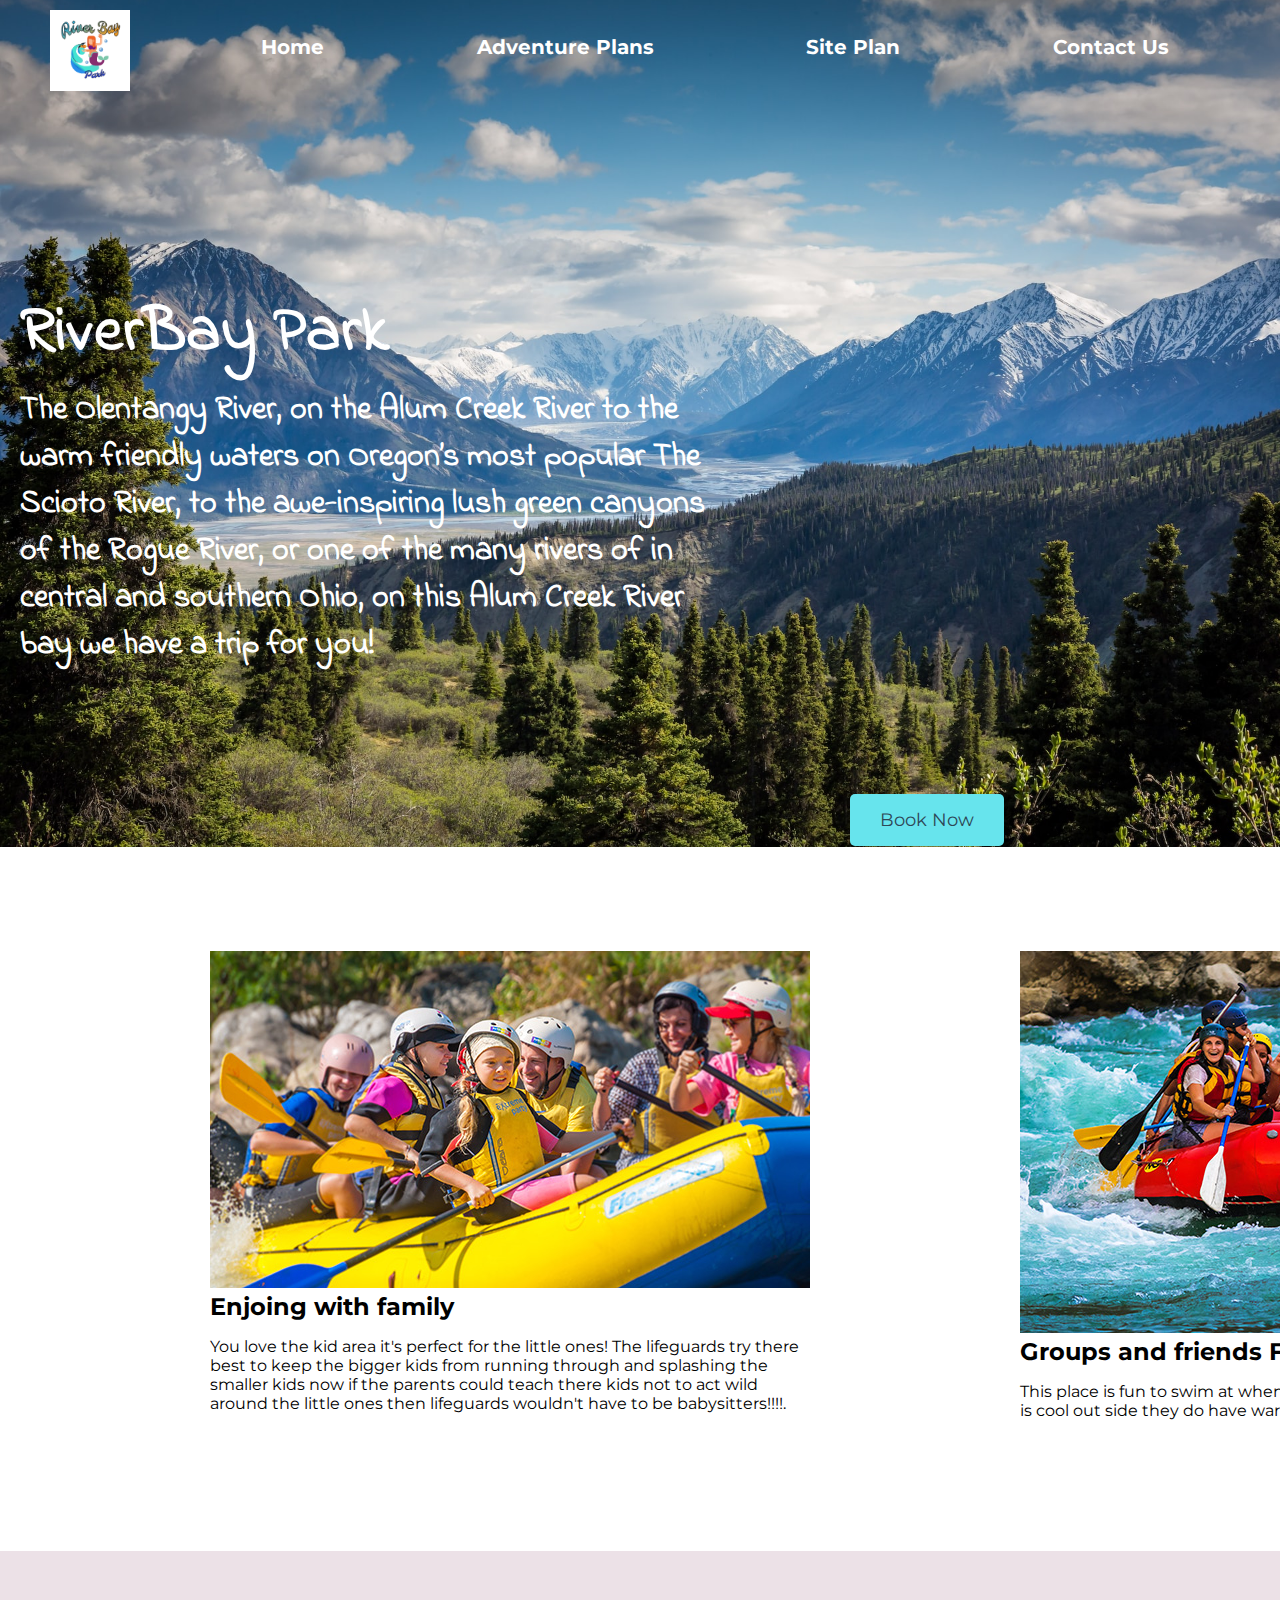
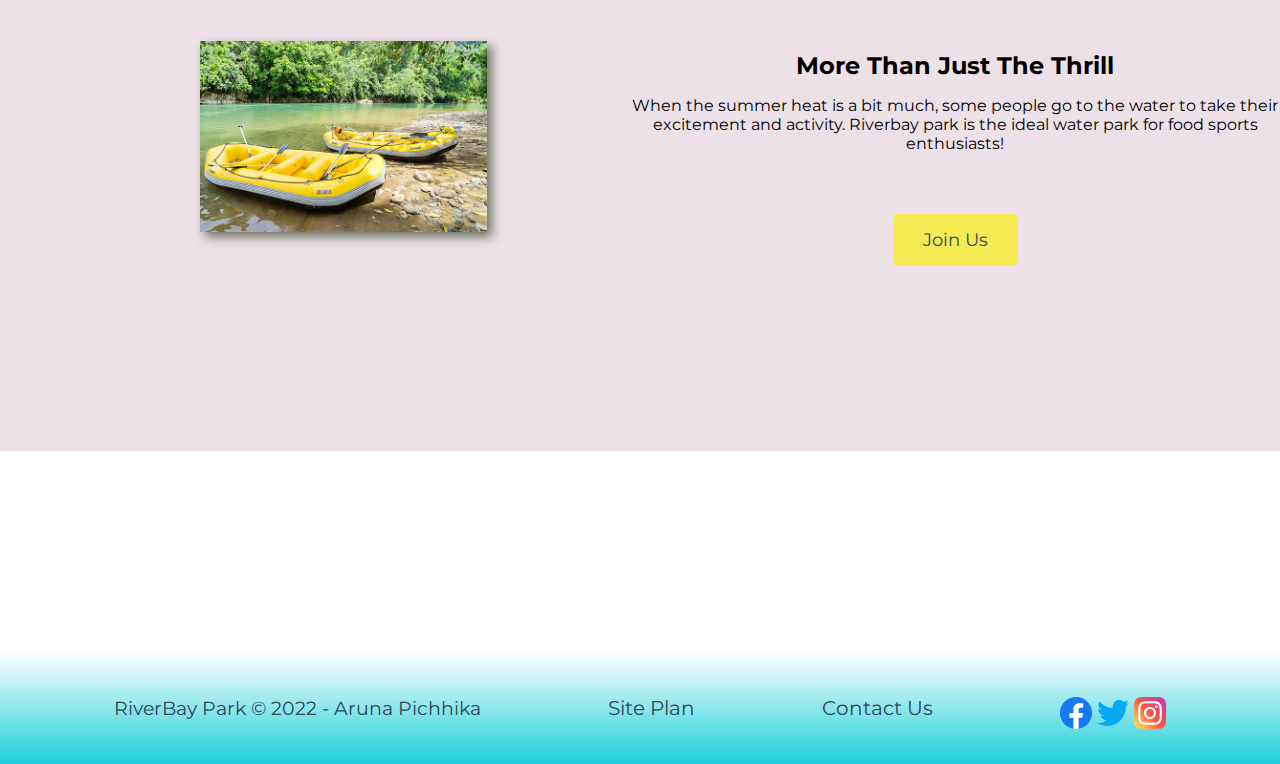
==== RiverBay-Park/index.html @ b474937a "done" ====
<!DOCTYPE html>
<html lang="en">
<head>
    <meta charset="UTF-8">
    <meta http-equiv="X-UA-Compatible" content="IE=edge">
    <meta name="viewport" content="width=device-width, initial-scale=1.0">
    <link rel="stylesheet" href="styles/styles.css">
    <title>| RiverBay Park | Home</title>
</head>
<body>
    <header>
        <a id="logo_link" href="index.html" target="_blank">
            <img class="logo" src="images/Logo1.png" alt="RiverBayPark Logo">
            
        </a>
        <nav>
            <a href="index.html">Home</a>
            <a href="Adventure-Plans.html">Adventure Plans</a>
            <a href="site-plan.html" >Site Plan</a>
            <a href="Contact.html" >Contact Us</a>
        </nav>
    </header>
    <div id="hero">
        <img id="hero-img" src="images/Banner1.jpg" alt="People enjoying RiverBay Park">
        <h1 class="home-title">RiverBay Park</h1>
        <h4> The Olentangy River, on the Alum Creek River to the warm friendly waters on Oregon’s most popular The Scioto River, to the awe-inspiring lush green canyons of the Rogue River, or one of the many rivers of in central and southern Ohio, on this Alum Creek River bay we have a trip for you! </h4>
        <div class='button-box'>
            <a class='book' href="rates.html">Book Now</a>
        </div>
    </div>
    <div class = "cover">
        <div class = "box">
            <img src="images/rafting1.jpg">
            <h2>Enjoing with family</h2>
            <p>You love the kid area it's perfect for the little ones! The lifeguards try there best to keep the bigger kids from running through and splashing the smaller kids now if the parents could teach there kids not to act wild around the little ones then lifeguards wouldn't have to be babysitters!!!!.</p>
        </div>
        <div class = "box">
            <img src="images/rafting2.jpg">
            <h2>Groups and friends Fun</h2>
            <p>This place is fun to swim at when it’s hot out! They have cool water and if it is cool out side they do have warm water slides for a public pool.
                </p>
        </div>
    </div>
    <main class="home-grid">
        <div id="background"></div> 
        <img class="mountains" src="images/rafting4.jpg" alt="Misty mountains">
        <section class="msg">
            <h2>More Than Just The Thrill</h2>
            <p>When the summer heat is a bit much, some people go to the water to take their excitement and activity. Riverbay park is the ideal water park for food sports enthusiasts!
            </p>
            <a class='join' href="rivers.html">Join Us</a>
        </section>
    </main>
    
    
    <footer>
        <p>RiverBay Park &copy; 2022 - Aruna Pichhika</p>
        <p><a href="site-plan-rafting.html">Site Plan</a></p>
        <p><a href="contactus.html">Contact Us</a></p>
        <div class="social">
            <a href="https://facebook.com" target="_blank">
                <img src="images/F.png" alt="fb icon">
            </a>
            <a href="https://twitter.com" target="_blank">
                <img src="images/T.png" alt="twitter icon">
            </a>
            <a href="https://instagram.com" target="_blank">
                <img src="images/I.png" alt="instagram icon">
            </a>
        </div>
    </footer>
    </body>     
</html>
---- RiverBay-Park/styles/styles.css ----
@import url('https://fonts.googleapis.com/css2?family=Indie+Flower&family=Montserrat:wght@900&display=swap');



.home-title {
    color: #FFFFFF;
    position: absolute;
    top: 250px;
    left: 20px;
    font-size: 4em;
    font-family: "Indie Flower";
}


.logo {
    position: absolute;

    left: 20px;
    z-index: 1;
    padding-top: 10px;
    padding-left: 30px;
    justify-self: center;
    align-self: center;
    width: 80px;
}


#content {
    max-width: 1600px;
    margin: 0 auto;
}





h2 {
    margin: 0;
}

ConImg {
    margin-left: 0%;
}

.container {
    font-family: "Montserrat", sans-serif;
    margin-top: 40px;
    color: #ffffff;
    text-align: center;
}

.input-group {
    text-align: left;
}

.contact_box {
    display: flex;
}

.contact-left {
    flex-basis: 40%;
    padding: 40px 60px;
}

.contact-right {
    flex-basis: 60%;
    padding: 40px;
}

.input-row {
    display: flex;
    justify-content: space-between;
    margin-bottom: 20px;
}

.input-row .input-group {
    flex-basis: 45%;
}

label {
    font-size: 20px;
    text-align: right;
}

input {
    width: 100%;
    height: 60px;
    background-color: #13ecde81;
    color: #ffffff;
    font-size: 20px;
    border: none;
    border-bottom: 4px solid rgb(151, 230, 235);
    outline: none;
}

textarea {
    width: 900px;
    height: 200px;
    background-color: #13ecde81;
    border: 1px solid #ccc;
    color: #ffffff;
    font-size: 20px;
    outline: none;
    padding: 10px;

}

nav {
    display: flex;
    z-index: 1;
    justify-content: space-around;
    padding: 35px;
}

nav a {
    z-index: 1;
    font-family: "Montserrat", sans-serif;
    text-decoration: none;
    text-align: center;
}

#hero {

    margin-top: -100px;
    position: relative;
}

#hero h4 {
    width: 700px;
    color: #ffffff;
    position: absolute;
    top: 350px;
    left: 20px;
    font-size: 2em;
    font-family: "Indie Flower";
}

.home-grid {
    display: grid;
    grid-template-rows: 20fr 20fr;
}

.button-box {
    font-family: "Montserrat", sans-serif;
    text-align: center;
}

main section {
    font-family: "Montserrat", sans-serif;
    text-align: center;
}

#background {
    grid-column: 1/11;
    grid-row: 4/9;
    margin-top: 300px;
    background-color: #D3BCC871;
    height: 500px;
}

body {

    margin: 0;
    padding: 0;
}

button {
    background: #2E4756;
    width: 120px;
    border: none;
    outline: none;
    color: #ffffff;
    height: 50px;
    font-size: 20px;
    border-radius: 30px;
    margin-top: 20px;
}


header {
    display: grid;
    grid-template-columns: 150px auto;
    background-image: linear-gradient(rgba(0, 0, 0, 0.647), rgba(0, 0, 0, 0))
}

nav a:hover {
    background-color: #ffff;
    color: #cb23a6;
}


.book {
    position: absolute;
    top: 750px;
    left: 850px;
    border-radius: 5px;
    margin-top: 50px;
    padding: 15px 30px;
    font-size: 18px;
    background-color: rgb(103, 228, 237);

}

.msg {
    margin-left: 100px;
    margin-top: 300px;
    height: 300px;
    width: 650px;
    grid-column: 6/10;
    grid-row: 6/7;
}

.msg p {
    padding-bottom: 60px;
    font-size: 1em;
}

.join {
    border-radius: 5px;
    margin-top: 50px;
    padding: 15px 30px;
    font-size: 18px;
    background-color: rgb(245, 234, 81);
}

.book:hover {
    background-color: chartreuse;
}

.join:hover {
    background-color: rgb(245, 201, 113);
}



footer {
    display: flex;
    justify-content: space-around;
    align-items: center;
    margin-top: 200px;
    padding: 25px 50px;
    background-image: linear-gradient(rgba(0, 0, 0, 0), rgb(30, 206, 219))
}

.icon {
    padding-top: 10px;
    width: 80px;
}

nav a {
    font-weight: bold;
    font-family: "Montserrat", sans-serif;
    text-align: center;
    color: #FFFFFF;
    text-decoration: none;
}

footer p {
    font-family: "Montserrat", sans-serif;
    color: #2E4756;
    text-decoration: none;
    font-size: 1.2em;
}

footer p a:hover {
    font-family: "Montserrat", sans-serif;
    text-decoration: none;

    background-color: #ffff;
    color: #cb23a6;

}

footer .social img {
    padding-top: 15px;
}

#hero-img {
    width: 100%;
}

a {
    font-size: 20px;
    color: #2E4756;
    text-decoration: none;
}

.rivers-card {

    width: 100%;
    margin-top: 100px;
    margin-left: 120px;
}



.rapids-card {
    width: 82%;
    margin-top: 100px;
    margin-right: 420px;
}

.card-img {
    transition: transform .5s;
    box-shadow: 5px 5px 10px #6f7364;
    border-radius: 25px;
    width: 95%;
}

.card-img:hover {
    opacity: .6;
    transform: scale(1.1);
}

.mountains {
    width: 40%;
    grid-column: 2/7;
    grid-row: 5/8;
    margin-left: 200px;
    margin-top: 370px;
    margin-bottom: 200px;
    box-shadow: 5px 5px 10px #6f7364;
}

main section img {
    box-sizing: border-box;
}

#feedback {
    background-color: antiquewhite;
    position: absolute;
    top: 0;
    left: 0;
    right: 0;
    padding: .5em;
    /* make this element invisible until we are ready for it */
    display: none;
}

.moveDown {
    margin-top: 3em;
}

body .cover {
    align-items: center;
    display: flex;
}

.cover {
    font-family: "Montserrat", sans-serif;
    width: 800px;
    height: 400px;
}

.box {
    margin-top: 200px;
    margin-left: 180px;
    padding-left: 30px;
    width: 800px;
    height: 400px;
}

@media screen and (max-width: 900px) {

    #hero,
    .home-grid {
        display: block;
        height: auto;
    }

    nav,
    footer {
        flex-direction: column;
    }

    nav a {
        display: block;
        padding: 15px;
    }

    #hero {
        margin-top: 0;
    }

    #hero-msg {
        position: relative;
        margin-top: 0;
    }

    #hero-msg h4 {
        display: none;
    }

    .home-title {
        position: absolute;
        top: 200px;
        left: 10px;
        font-size: 25px;
        color: #6f7364;
    }

    .rivers-card,
    .camping-card,
    .rapids-card {
        margin: 50px auto;
        width: 60%;
    }

    #background {
        display: none;
    }

    .mountains,
    .msg {
        width: 80%;
        display: block;
        margin: 0 auto;
    }

    footer {
        margin-top: 25px;
    }
}
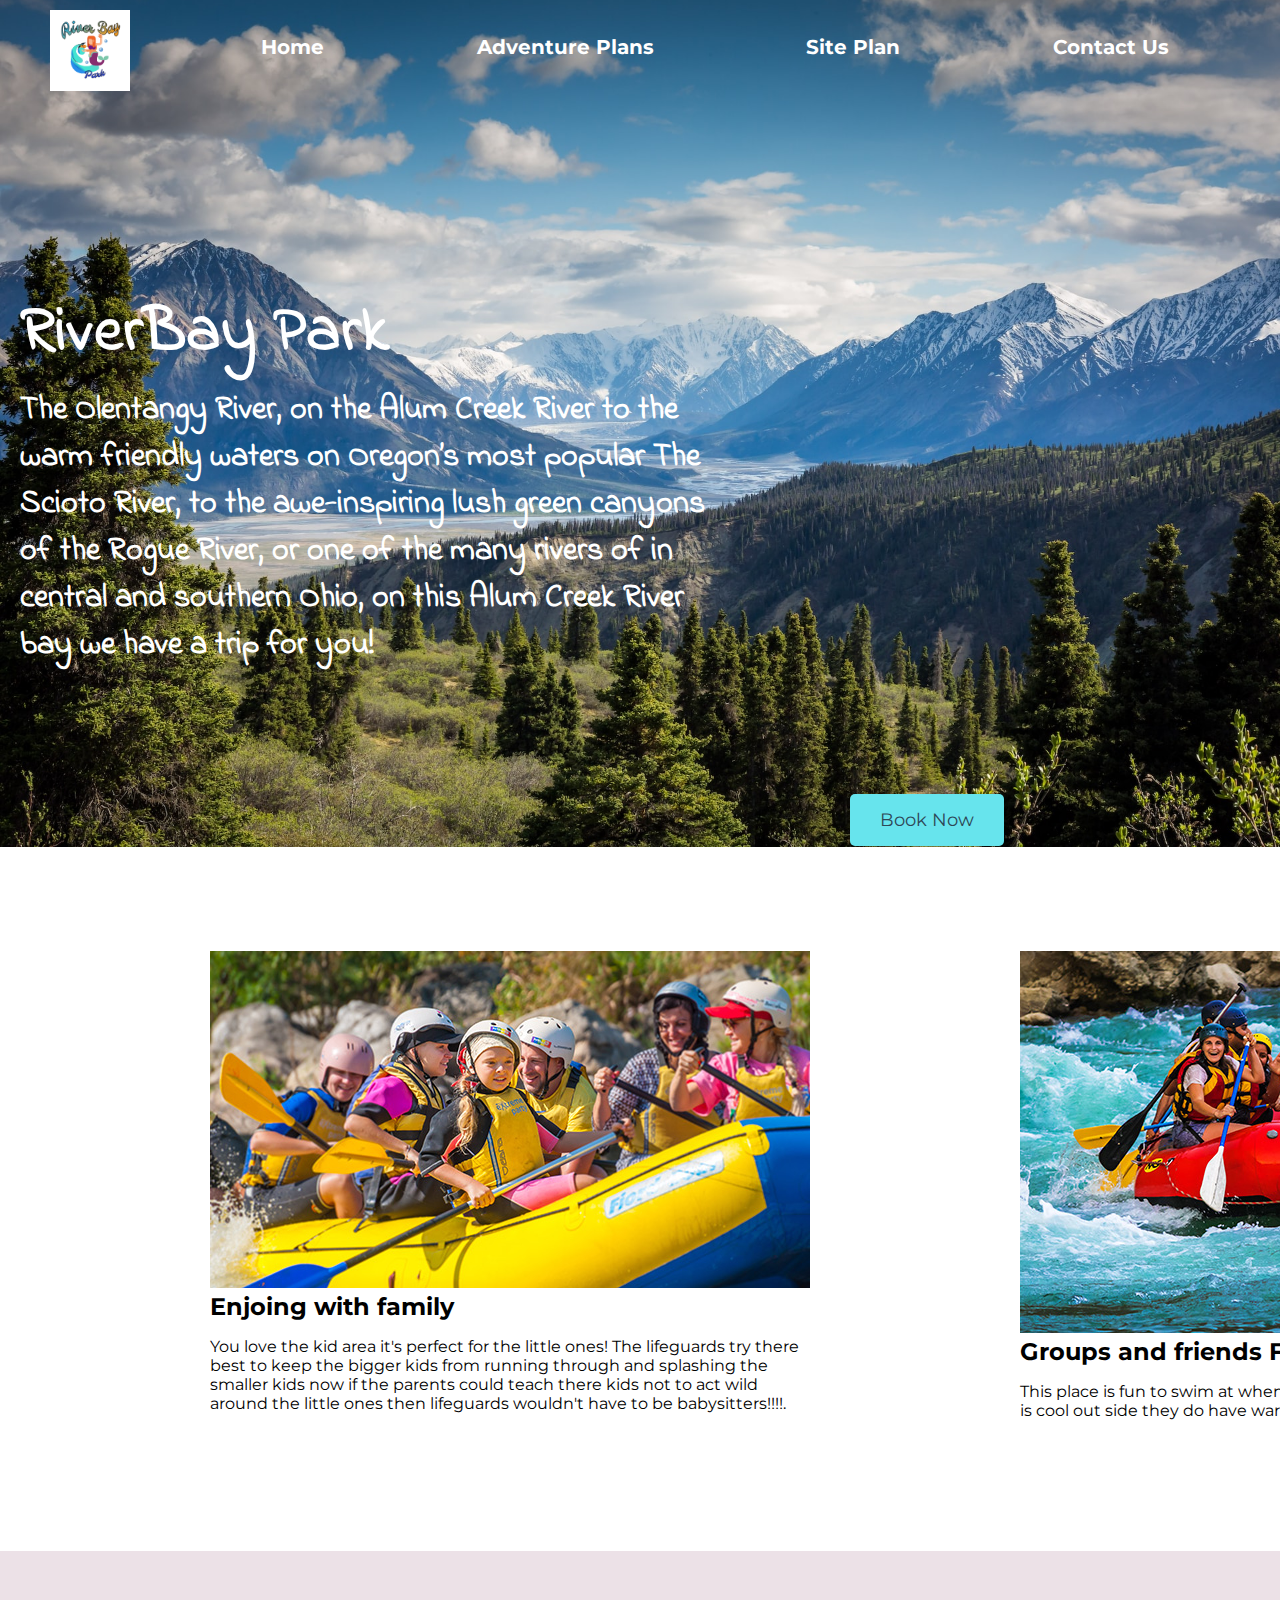
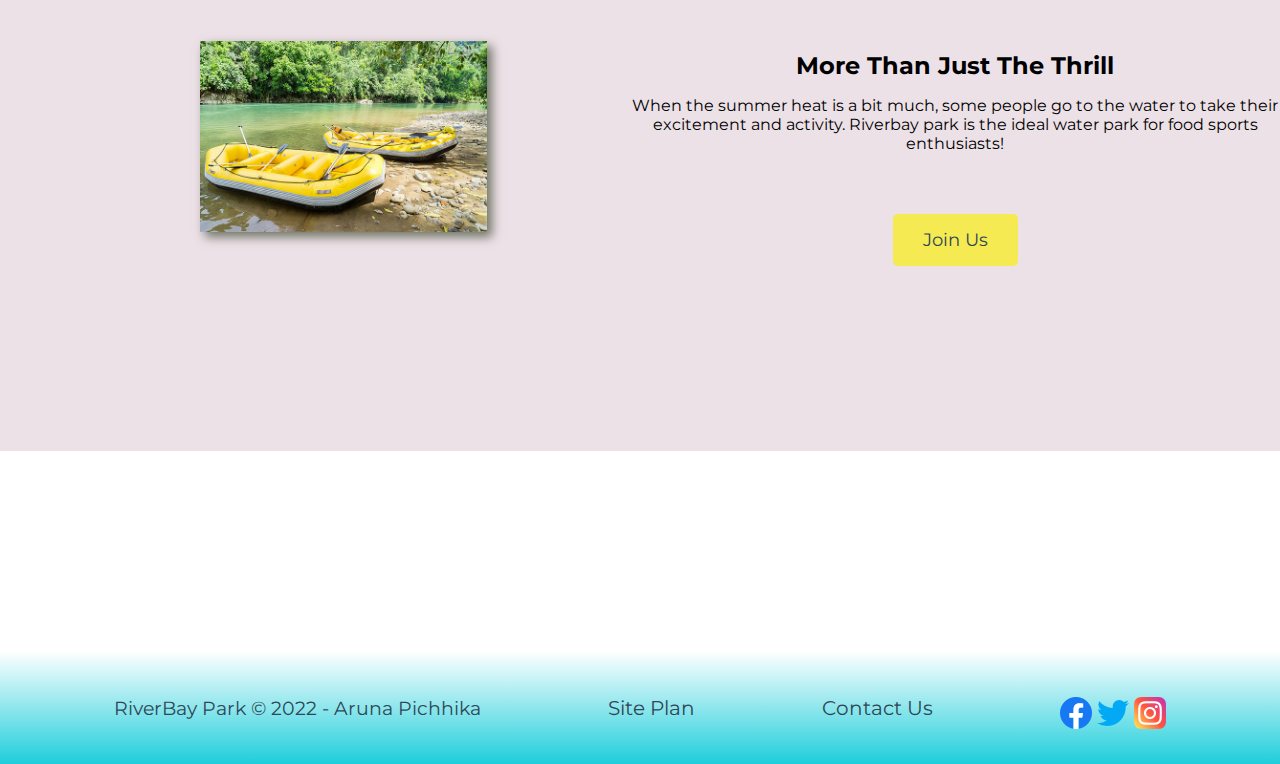
==== commit 8118ae41: "changes made" ====
--- a/RiverBay-Park/index.html
+++ b/RiverBay-Park/index.html
@@ -55,8 +55,8 @@
     
     <footer>
         <p>RiverBay Park &copy; 2022 - Aruna Pichhika</p>
-        <p><a href="site-plan-rafting.html">Site Plan</a></p>
-        <p><a href="contactus.html">Contact Us</a></p>
+        <p><a href="site-plan.html">Site Plan</a></p>
+        <p><a href="Contact.html">Contact Us</a></p>
         <div class="social">
             <a href="https://facebook.com" target="_blank">
                 <img src="images/F.png" alt="fb icon">
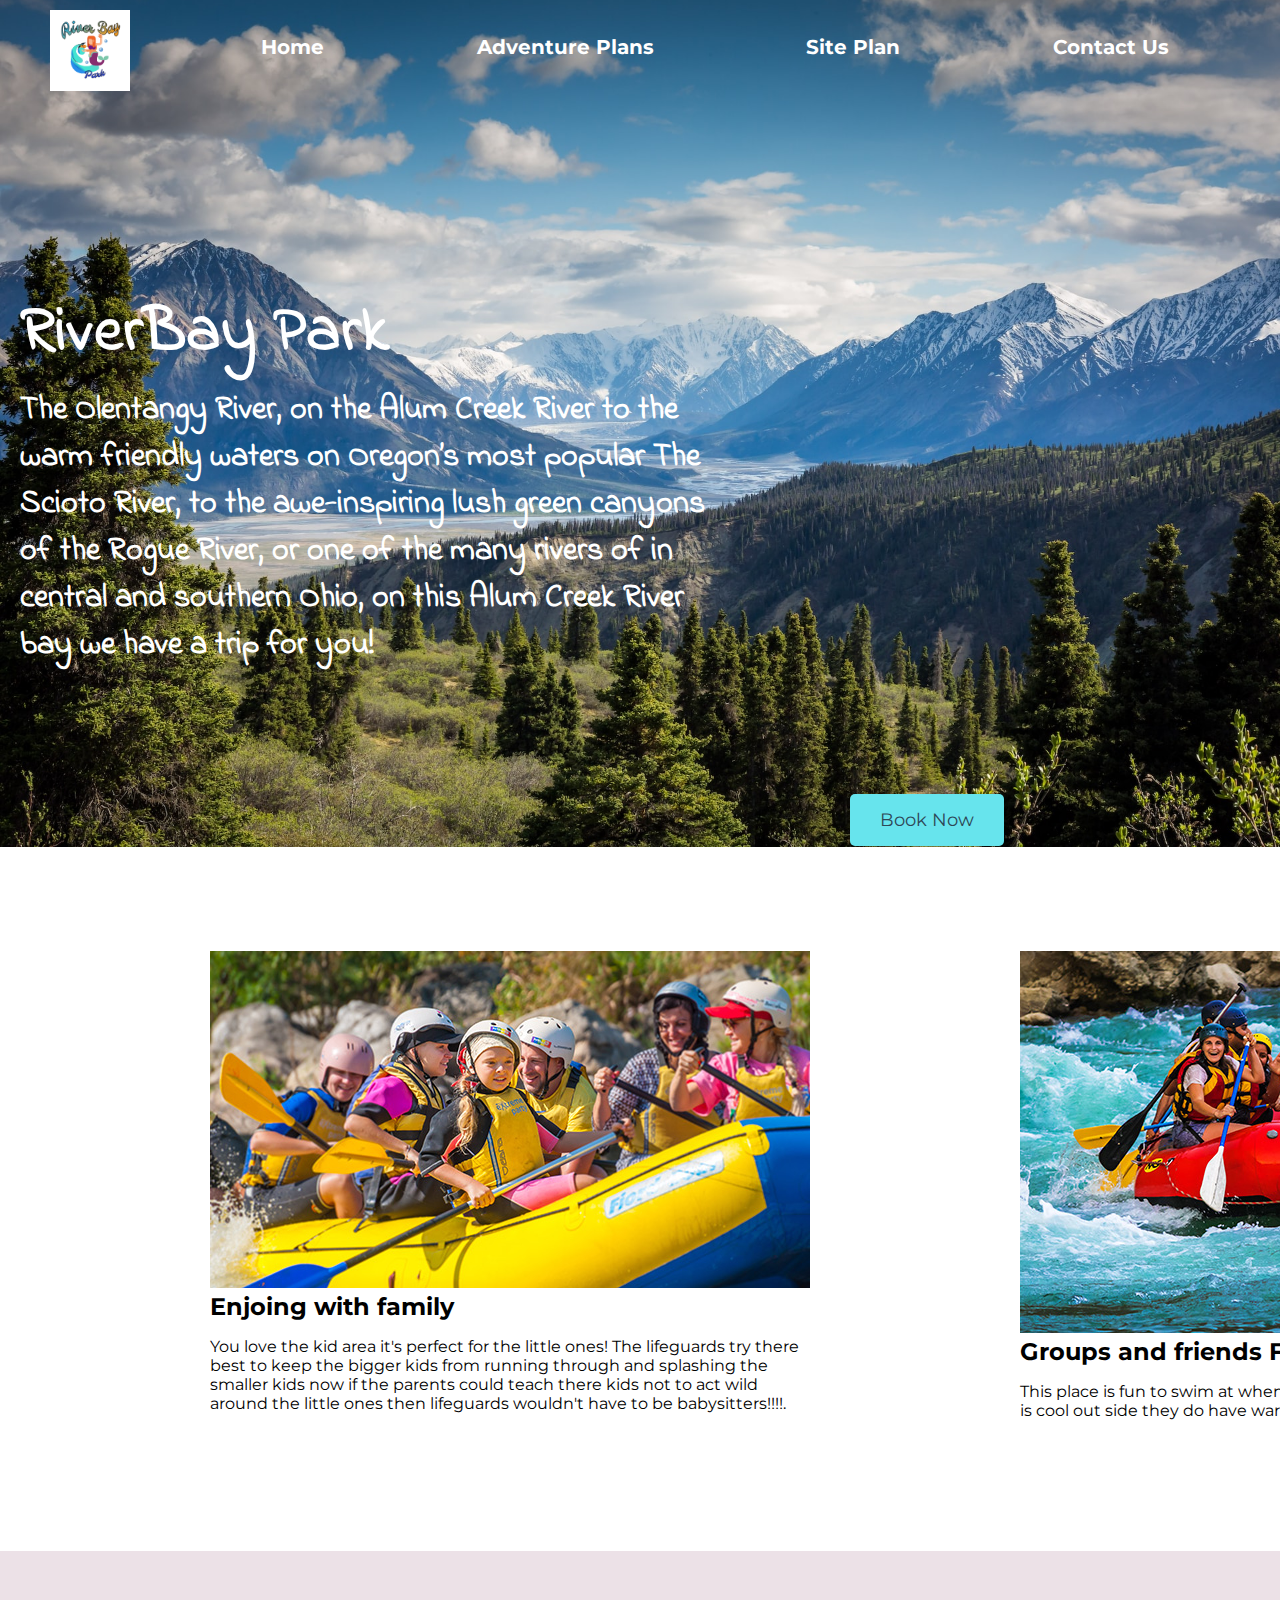
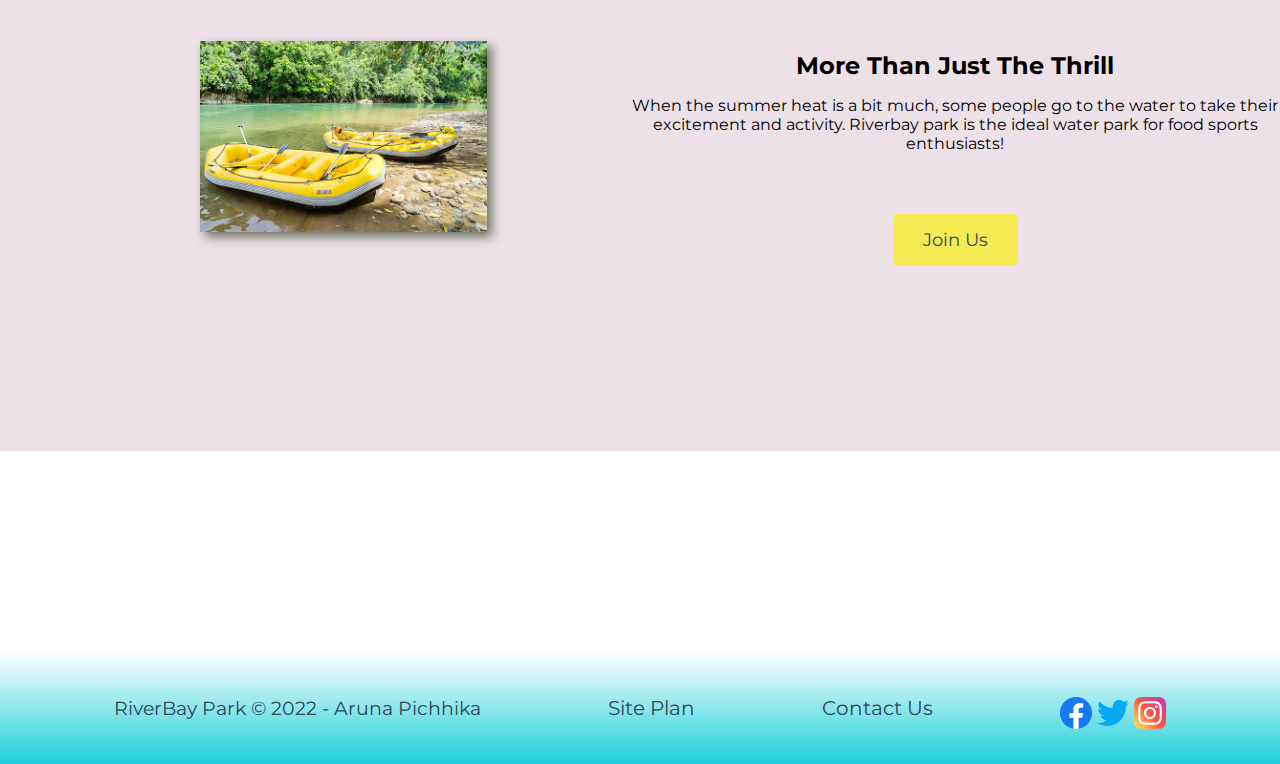
==== commit 503ff45e: "done" ====
--- a/RiverBay-Park/index.html
+++ b/RiverBay-Park/index.html
@@ -25,7 +25,7 @@
         <h1 class="home-title">RiverBay Park</h1>
         <h4> The Olentangy River, on the Alum Creek River to the warm friendly waters on Oregon’s most popular The Scioto River, to the awe-inspiring lush green canyons of the Rogue River, or one of the many rivers of in central and southern Ohio, on this Alum Creek River bay we have a trip for you! </h4>
         <div class='button-box'>
-            <a class='book' href="rates.html">Book Now</a>
+            <a class='book' href="Adventure-Plans.html">Book Now</a>
         </div>
     </div>
     <div class = "cover">
